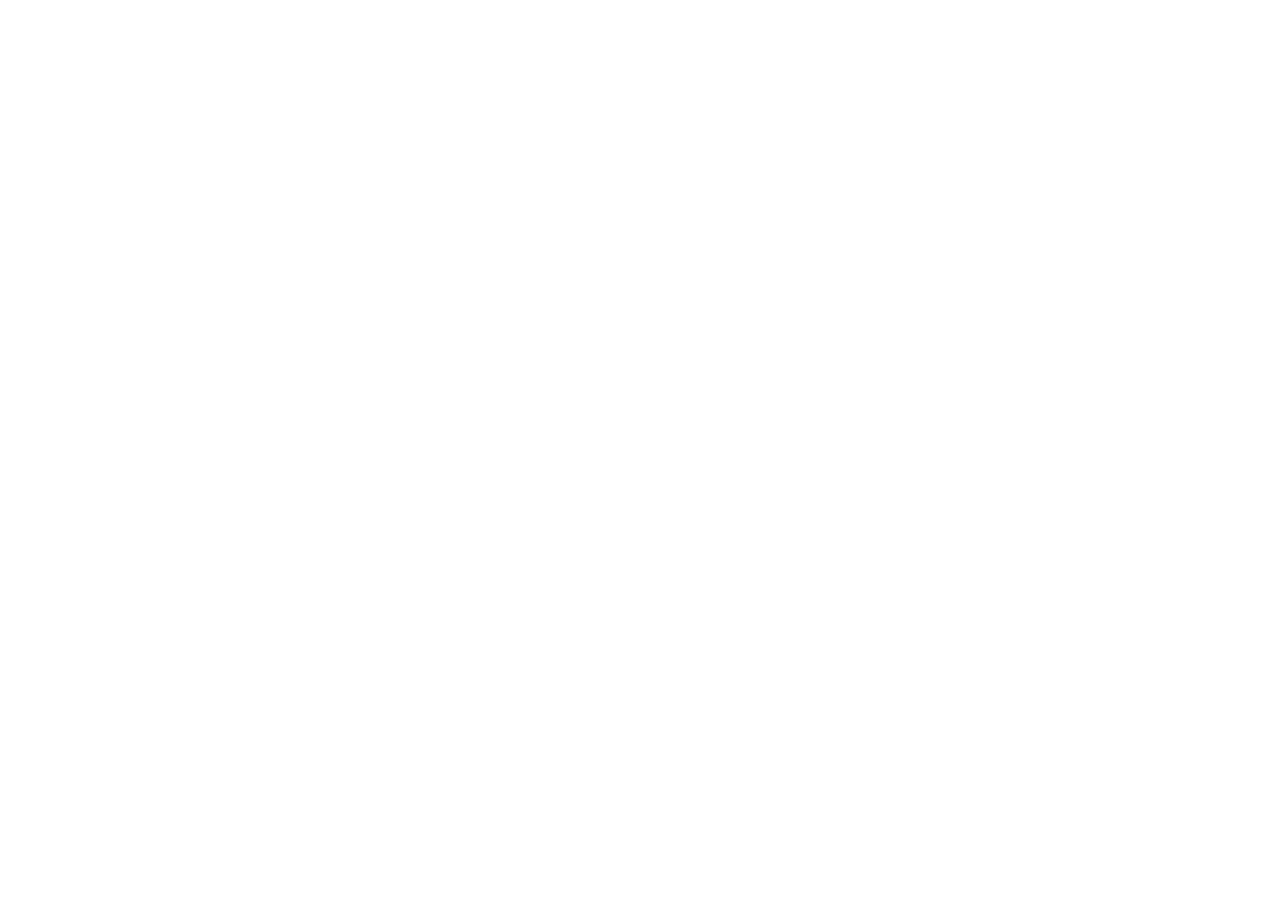
==== index.html @ a8ad2928 "initial commit" ====
<!DOCTYPE html>
<html lang="en">
<head>
    <link rel="stylesheet" href="styles.css">
    <meta charset="UTF-8">
    <meta http-equiv="X-UA-Compatible" content="IE=edge">
    <meta name="viewport" content="width=device-width, initial-scale=1.0">
    <title>Soundwave</title>
</head>
<body>
    <script src="scripts.js"></script>
</body>
</html>
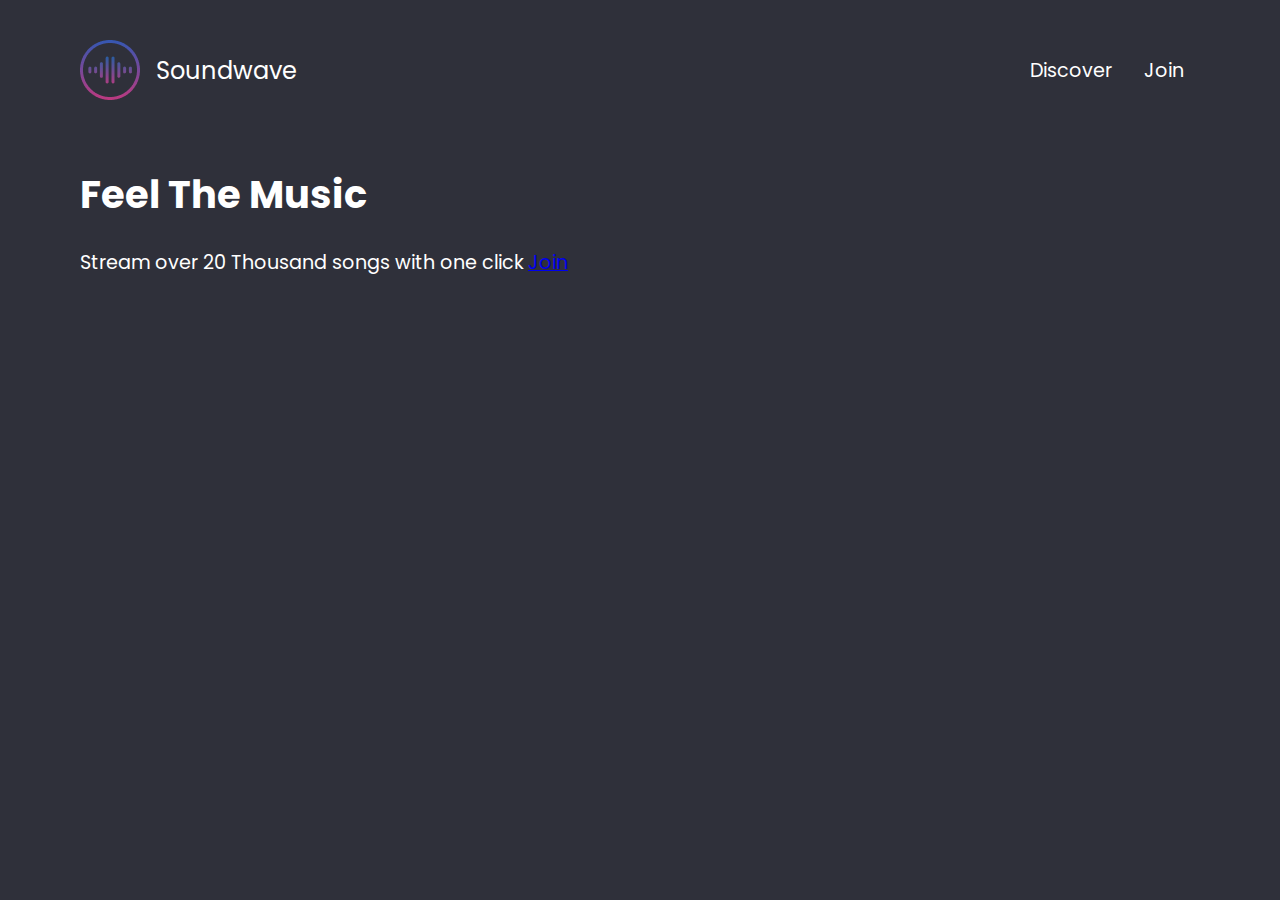
==== commit 31391f33: "html and syles added for landing page" ====
--- a/index.html
+++ b/index.html
@@ -1,13 +1,37 @@
 <!DOCTYPE html>
 <html lang="en">
 <head>
-    <link rel="stylesheet" href="styles.css">
+    <link rel="stylesheet" href="styles\styles.css">
+    <link rel="stylesheet" href="styles\index.css">
     <meta charset="UTF-8">
     <meta http-equiv="X-UA-Compatible" content="IE=edge">
     <meta name="viewport" content="width=device-width, initial-scale=1.0">
     <title>Soundwave</title>
 </head>
-<body>
+<body class="container full-height-grow">
+    <header class="main-header">
+        <a href="/" class="brand-logo">
+            <img src="img\logo.png">
+            <div class="brand-logo-name">Soundwave</div>
+        </a>
+        <nav class="main-nav">
+            <ul>
+                <li><a href="discover.html">Discover</a></li>
+                <li><a href="join.html">Join</a></li>
+            </ul>
+        </nav>
+    </header>
+    <section class="home-main-section">
+        <div class="img-wrapper">
+            <div class="lady-image">
+            </div>
+        </div>   
+        <div>
+            <h1 class="title">Feel The Music</h1>
+            <span class="subtitle">Stream over 20 Thousand songs with one click</span>
+            <a href="join.html" class="button">Join</a>
+        </div>   
+    </section>
     <script src="scripts.js"></script>
 </body>
 </html>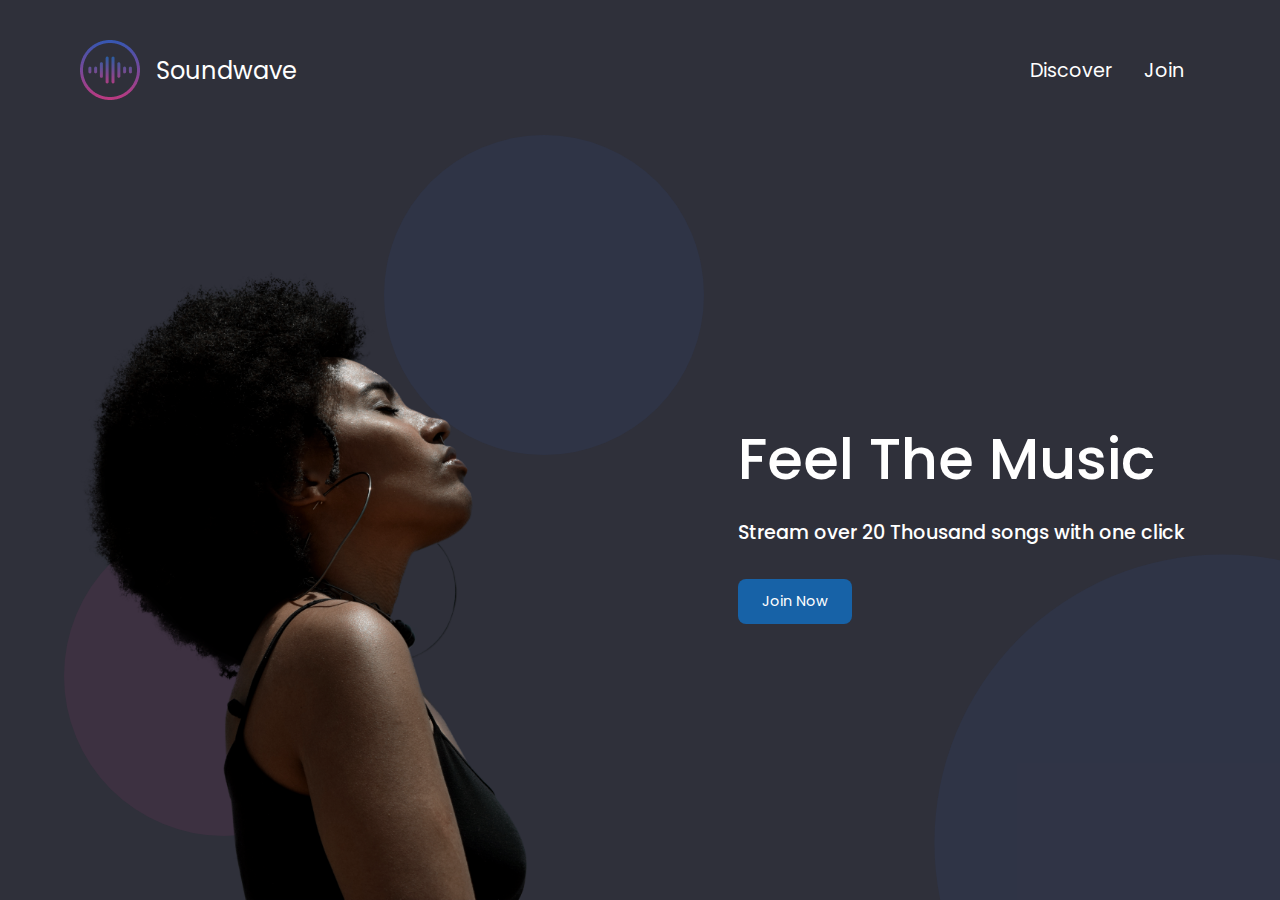
==== commit 1905b554: "css styling" ====
--- a/index.html
+++ b/index.html
@@ -23,15 +23,17 @@
     </header>
     <section class="home-main-section">
         <div class="img-wrapper">
-            <div class="lady-image">
-            </div>
+            <div class="lady-image"></div>
         </div>   
-        <div>
+        <div class="call-to-action">
             <h1 class="title">Feel The Music</h1>
             <span class="subtitle">Stream over 20 Thousand songs with one click</span>
-            <a href="join.html" class="button">Join</a>
+            <a href="join.html" class="btn">Join Now</a>
         </div>   
     </section>
+    <div class="home-page-circle-1"></div>
+    <div class="home-page-circle-2"></div>
+    <div class="home-page-circle-3"></div>
     <script src="scripts.js"></script>
 </body>
 </html>